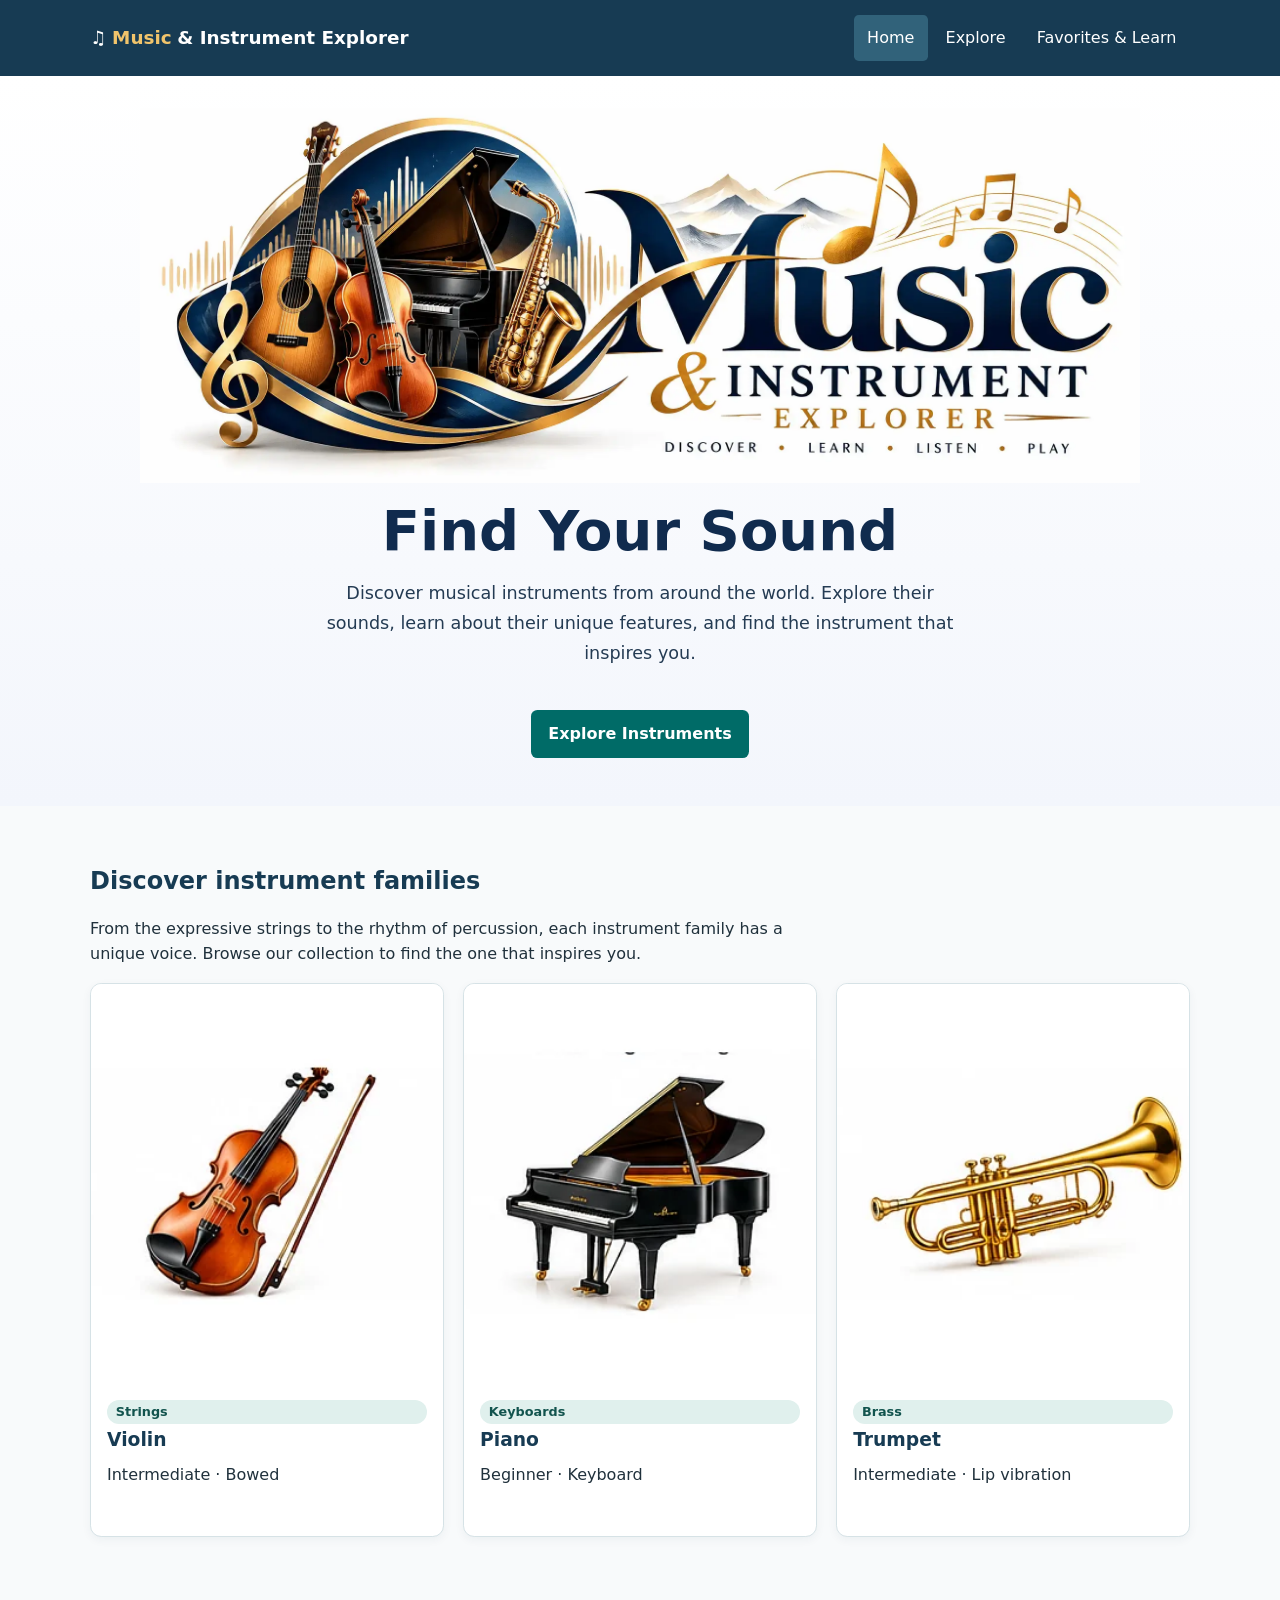
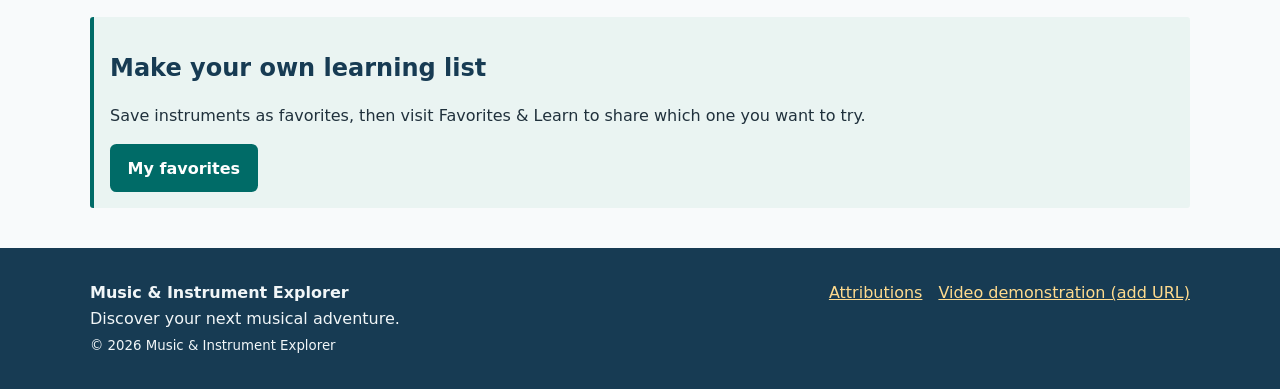
==== final/index.html @ e54810ef "update" ====
<!DOCTYPE html>
<html lang="en">

<head>
    <meta charset="utf-8" />
    <meta content="width=device-width, initial-scale=1.0" name="viewport" />
    <title>
        Home | Music &amp; Instrument Explorer
    </title>
    <meta content="Discover musical instruments and learn about their sounds, families, and playing styles."
        name="description" />
    <meta content="Student Website Project" name="author" />
    <meta content="website" property="og:type" />
    <meta content="Home | Music &amp; Instrument Explorer" property="og:title" />
    <meta content="Discover musical instruments and learn about their sounds, families, and playing styles."
        property="og:description" />
    <meta content="images/violin.svg" property="og:image" />
    <link href="images/favicon.svg" rel="icon" type="image/svg+xml" />
    <link href="styles/base.css" rel="stylesheet" />
    <script defer="" src="scripts/home.js" type="module">
    </script>
</head>

<body>
    <a class="skip" href="#main">
        Skip to main content
    </a>
    <header class="site-header">
        <div class="container header-inner">
            <a class="brand" href="index.html">
                ♫
                <span>
                    Music
                </span>
                &amp; Instrument Explorer
            </a>
            <button aria-controls="primary-nav" aria-expanded="false" aria-label="Toggle navigation" class="menu-toggle"
                type="button">
                ☰
            </button>
            <nav aria-label="Main navigation" id="primary-nav">
                <ul>
                    <li>
                        <a data-page="index" href="index.html">
                            Home
                        </a>
                    </li>
                    <li>
                        <a data-page="explore" href="explore.html">
                            Explore
                        </a>
                    </li>
                    <li>
                        <a data-page="favorites" href="favorites.html">
                            Favorites &amp; Learn
                        </a>
                    </li>
                </ul>
            </nav>
        </div>
    </header>
    <main id="main">
        <section class="hero">
            <div class="container hero-content">

                <img src="images/music-logo.webp" alt="Music and Instrument Explorer logo featuring musical instruments"
                    class="hero-logo" width="1536" height="768" fetchpriority="high">

                <h1>Find Your Sound</h1>

                <p>
                    Discover musical instruments from around the world.
                    Explore their sounds, learn about their unique
                    features, and find the instrument that inspires you.
                </p>

                <a href="explore.html" class="button">
                    Explore Instruments
                </a>

            </div>
        </section>
        <section class="container">
            <h2>
                Discover instrument families
            </h2>
            <p class="intro">
                From the expressive strings to the rhythm of percussion, each instrument family has a unique voice.
                Browse our collection to find the one that inspires you.
            </p>
            <div aria-live="polite" class="cards" id="featured">
            </div>
        </section>
        <section class="container">
            <div class="notice">
                <h2>
                    Make your own learning list
                </h2>
                <p>
                    Save instruments as favorites, then visit Favorites &amp; Learn to share which one you want to try.
                </p>
                <a class="button" href="favorites.html">
                    My favorites
                </a>
            </div>
        </section>
    </main>
    <footer class="site-footer">
        <div class="container footer-inner">
            <div>
                <strong>
                    Music &amp; Instrument Explorer
                </strong>
                <div>
                    Discover your next musical adventure.
                </div>
                <small>
                    ©
                    <span id="year">
                    </span>
                    Music &amp; Instrument Explorer
                </small>
            </div>
            <div class="footer-links">
                <a href="attributions.html">
                    Attributions
                </a>
                <a data-video-link="" href="https://youtu.be/FpTlgWy5UUU?si=ijQ7OdvJdZh_M0ju">
                    Video demonstration (add URL)
                </a>
            </div>
        </div>
    </footer>
</body>

</html>
---- final/styles/base.css ----
:root {
    font-family: system-ui, -apple-system, Segoe UI, sans-serif;
    color: #20313c;
    background: #f8fafb;
    line-height: 1.6;
    --navy: #173b53;
    --teal: #006b67;
    --gold: #f1c46b
}

* {
    box-sizing: border-box
}

body {
    margin: 0
}

a {
    color: #005f71
}

a:focus-visible,
button:focus-visible,
input:focus-visible,
select:focus-visible,
textarea:focus-visible {
    outline: 3px solid #b26708;
    outline-offset: 3px
}

.skip {
    position: absolute;
    left: -999px;
    top: 0;
    background: white;
    padding: 1rem;
    z-index: 9
}

.skip:focus {
    left: 0
}

.container {
    width: min(1100px, calc(100% - 2rem));
    margin-inline: auto
}

.site-header {
    background: var(--navy);
    color: white
}

.header-inner {
    display: flex;
    align-items: center;
    justify-content: space-between;
    min-height: 76px;
    gap: 1rem
}

.brand {
    color: white;
    text-decoration: none;
    font-size: 1.15rem;
    font-weight: 800
}

.brand span {
    color: var(--gold)
}

.menu-toggle {
    border: 1px solid #c6d6de;
    background: transparent;
    color: white;
    padding: .45rem.75rem;
    border-radius: .35rem;
    font-size: 1.4rem;
    cursor: pointer
}

nav {
    display: none;
    background: var(--navy)
}

nav.open {
    display: block
}

nav ul {
    list-style: none;
    margin: 0;
    padding: 0 1rem 1rem
}

nav a {
    display: block;
    color: white;
    padding: .65rem.85rem;
    text-decoration: none;
    border-radius: .3rem
}

nav a:hover,
nav a[aria-current=page] {
    background: #31627a
}

.hero {
    background: linear-gradient(120deg, #173b53, #006b67);
    color: white;
    padding: 4rem 0
}

.hero h1 {
    font-size: clamp(2rem, 5vw, 3.6rem);
    line-height: 1.15;
    margin: 0 0 1rem
}

.hero p {
    max-width: 680px;
    font-size: 1.15rem
}

.button,
button.action {
    display: inline-block;
    background: var(--teal);
    color: white;
    border: 0;
    border-radius: .4rem;
    padding: .7rem 1.1rem;
    text-decoration: none;
    cursor: pointer;
    font: inherit;
    font-weight: 650
}

.hero.button {
    background: var(--gold);
    color: #1d2830
}

.button.secondary,
button.secondary {
    background: #e8f1f2;
    color: #124652
}

main {
    min-height: 65vh
}

section {
    padding: 2.5rem 0
}

h2 {
    line-height: 1.25
}

h1,
h2,
h3 {
    color: var(--navy)
}

.hero h1 {
    color: white
}

.intro {
    max-width: 750px
}

.cards {
    display: grid;
    grid-template-columns: 1fr;
    gap: 1.2rem
}

.card {
    background: white;
    border: 1px solid #d6e2e6;
    border-radius: .7rem;
    overflow: hidden;
    box-shadow: 0 3px 10px #1a3a4c0d
}

.card img {
    display: block;
    width: 100%;
    aspect-ratio: 8/5;
    object-fit: cover
}

.card-content {
    padding: 1rem
}

.card h3 {
    margin: .1rem 0
}

.card p {
    margin: .35rem 0 1rem
}

.pill {
    display: inline-block;
    background: #e0f0ed;
    color: #12544e;
    border-radius: 100px;
    font-size: .8rem;
    padding: .1rem.55rem;
    font-weight: 650
}

.actions {
    display: flex;
    gap: .5rem;
    flex-wrap: wrap;
    margin-top: 1rem
}

.filters {
    display: flex;
    gap: 1rem;
    flex-wrap: wrap;
    align-items: end;
    margin: 1.3rem 0
}

.field {
    display: flex;
    flex-direction: column;
    gap: .25rem;
    min-width: 160px;
    flex: 1
}

.field input,
.field select,
.field textarea {
    padding: .7rem;
    border: 1px solid #778e9a;
    border-radius: .35rem;
    background: white;
    font: inherit;
    width: 100%
}

.notice {
    background: #eaf4f2;
    border-left: 4px solid var(--teal);
    padding: 1rem;
    border-radius: .2rem
}

.site-footer {
    background: var(--navy);
    color: #f1f6f8;
    padding: 2rem 0
}

.site-footer a {
    color: #ffdb8e
}

.footer-inner {
    display: flex;
    justify-content: space-between;
    gap: 1rem;
    flex-wrap: wrap
}

.footer-links {
    display: flex;
    gap: 1rem;
    flex-wrap: wrap
}

dialog {
    width: min(550px, calc(100% - 2rem));
    border: 0;
    border-radius: .8rem;
    padding: 1.5rem;
    box-shadow: 0 15px 50px #0005
}

dialog::backdrop {
    background: #102733a8
}

dialog img {
    width: 100%;
    aspect-ratio: 8/5;
    object-fit: cover;
    border-radius: .5rem
}

.form-card {
    background: white;
    border: 1px solid #d6e2e6;
    border-radius: .7rem;
    padding: 1.5rem;
    max-width: 740px
}

.form-grid {
    display: grid;
    gap: 1rem
}

.empty {
    padding: 1.5rem;
    border: 1px dashed #879ca5;
    border-radius: .5rem
}

.stat {
    font-weight: 700;
    color: var(--teal)
}

@media(min-width:650px) {
    .cards {
        grid-template-columns: repeat(2, minmax(0, 1fr))
    }

    .form-grid {
        grid-template-columns: 1fr 1fr
    }

    .wide {
        grid-column: 1/-1
    }
}

@media(min-width:900px) {
    .cards {
        grid-template-columns: repeat(3, minmax(0, 1fr))
    }

    .menu-toggle {
        display: none
    }

    nav {
        display: block
    }

    nav ul {
        display: flex;
        padding: 0
    }
}

@media(prefers-reduced-motion:no-preference) {
    html {
        scroll-behavior: smooth
    }

    .card {
        transition: transform.2s
    }

    .card:hover {
        transform: translateY(-3px)
    }
}

/* Layout alignment improvements */
.header-inner {
    width: min(1100px, calc(100% - 2rem));
    margin-inline: auto;
}

.brand {
    display: inline-flex;
    align-items: center;
    gap: .35rem;
    line-height: 1.3;
}

#primary-nav ul {
    list-style: none;
}

.hero.container {
    display: flex;
    flex-direction: column;
    align-items: flex-start;
}

.hero.button {
    margin-top: .5rem;
}

section.container>h2,
section.container>.intro {
    margin-inline: 0;
}

.cards {
    align-items: stretch;
}

.card {
    display: flex;
    flex-direction: column;
    min-width: 0;
}

.card-content {
    display: flex;
    flex-direction: column;
    flex: 1;
}

.card-content.actions {
    margin-top: auto;
    padding-top: 1rem;
}

.footer-inner {
    align-items: flex-start;
}

.footer-links {
    align-items: flex-start;
}

@media(max-width: 899px) {
    .header-inner {
        flex-wrap: wrap;
        padding-block: .75rem;
    }

    .brand {
        max-width: calc(100% - 5rem);
    }

    #primary-nav {
        flex-basis: 100%;
        width: 100%;
    }

    #primary-nav ul {
        padding: .5rem 0;
    }
}

@media(min-width: 900px) {
    #primary-nav ul {
        align-items: center;
        gap: .25rem;
    }
}

@media(max-width: 480px) {
    .hero {
        padding: 3rem 0;
    }

    .footer-inner,
    .footer-links {
        flex-direction: column;
    }
}


/* Homepage hero and logo */
.hero {
    padding: 2rem 1rem 3rem;
    text-align: center;
    background: linear-gradient(180deg,
            #ffffff 0%,
            #f3f6fc 100%);
}

.hero-content {
    display: flex;
    flex-direction: column;
    align-items: center;
    justify-content: center;
    gap: 1rem;
}

.hero-logo {
    display: block;
    width: 100%;
    max-width: 1000px;
    height: auto;
    object-fit: contain;
}

.hero h1 {
    color: #102b4e;
    font-size: clamp(2rem, 5vw, 3.5rem);
    margin: 0;
}

.hero p {
    color: #243b53;
    font-size: 1.1rem;
    line-height: 1.7;
    max-width: 650px;
    margin: 0 auto 25px;
    text-align: center;
}

@media (max-width: 600px) {
    .hero {
        padding: 1.5rem 0.75rem 2rem;
    }

    .hero-logo {
        width: 100%;
    }
}
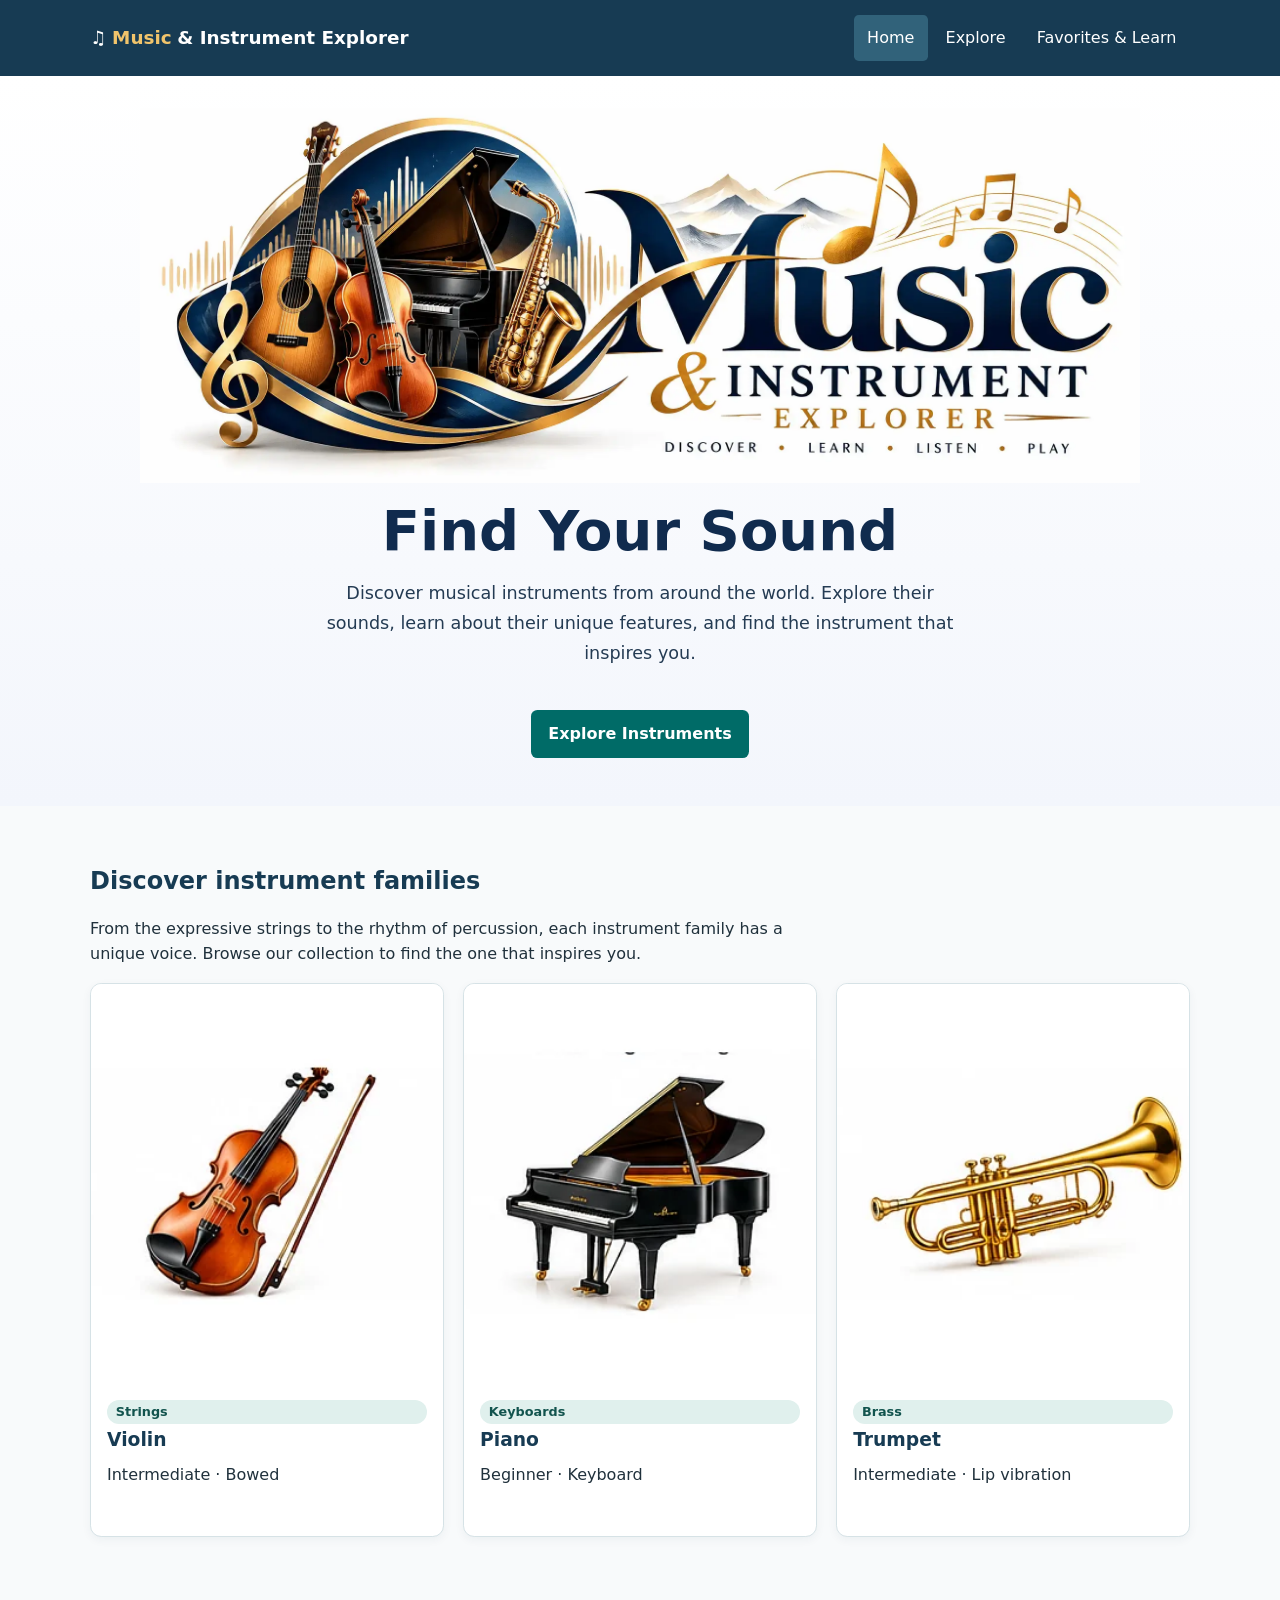
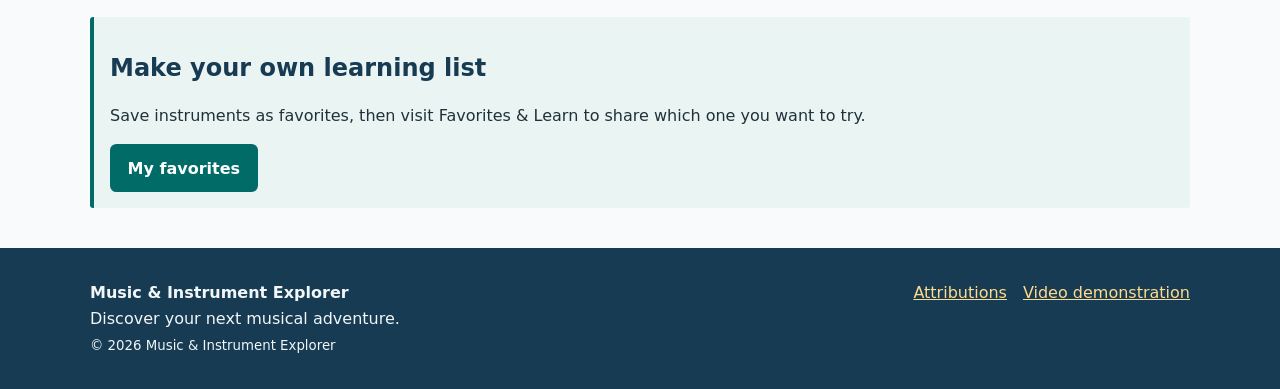
==== commit ee4f6b2d: "week 6" ====
--- a/final/index.html
+++ b/final/index.html
@@ -3,7 +3,7 @@
 
 <head>
     <meta charset="utf-8" />
-    <meta content="width=device-width, initial-scale=1.0" name="viewport" />
+    <meta name="viewport" content="width=device-width, initial-scale=1.0">
     <title>
         Home | Music &amp; Instrument Explorer
     </title>
@@ -17,8 +17,7 @@
     <meta content="images/violin.svg" property="og:image" />
     <link href="images/favicon.svg" rel="icon" type="image/svg+xml" />
     <link href="styles/base.css" rel="stylesheet" />
-    <script defer="" src="scripts/home.js" type="module">
-    </script>
+    <script type="module" src="scripts/home.js"></script>
 </head>
 
 <body>
@@ -126,7 +125,7 @@
                     Attributions
                 </a>
                 <a data-video-link="" href="https://youtu.be/FpTlgWy5UUU?si=ijQ7OdvJdZh_M0ju">
-                    Video demonstration (add URL)
+                    Video demonstration
                 </a>
             </div>
         </div>
--- a/final/styles/base.css
+++ b/final/styles/base.css
@@ -522,4 +522,48 @@
     .hero-logo {
         width: 100%;
     }
+}
+
+/* Instrument details popup */
+#instrument-dialog {
+    position: fixed;
+    max-width: 550px;
+    width: calc(100% - 32px);
+    padding: 24px;
+    border: none;
+    border-radius: 14px;
+    box-sizing: border-box;
+}
+
+/* Close button - top right */
+#instrument-dialog .dialog-close {
+    position: absolute;
+    top: 12px;
+    right: 12px;
+
+    display: flex;
+    align-items: center;
+    justify-content: center;
+
+    width: 36px;
+    height: 36px;
+    padding: 0;
+
+    border: none;
+    border-radius: 50%;
+    background: transparent;
+    color: #173b53;
+
+    font-size: 28px;
+    line-height: 1;
+    cursor: pointer;
+}
+
+#instrument-dialog .dialog-close:hover {
+    background: #e8f1f2;
+}
+
+#instrument-dialog .dialog-close:focus-visible {
+    outline: 3px solid #006b67;
+    outline-offset: 2px;
 }
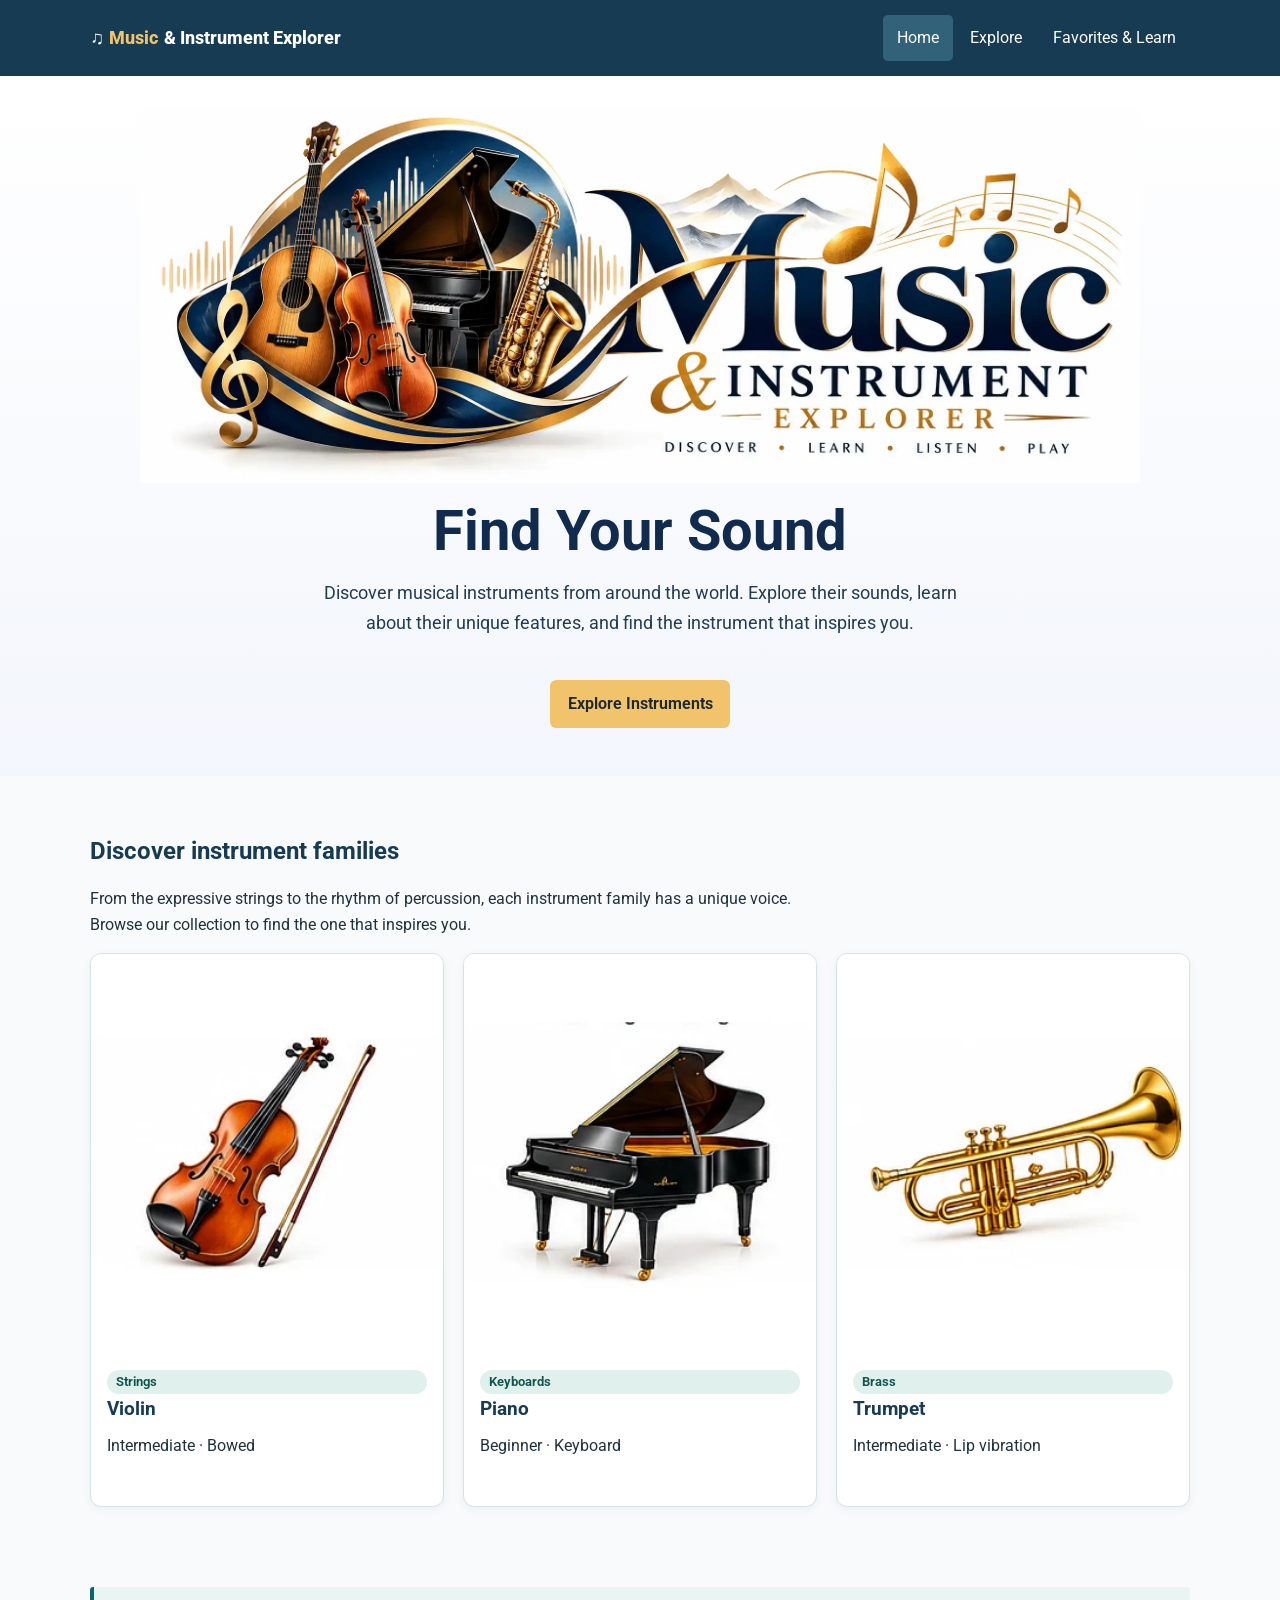
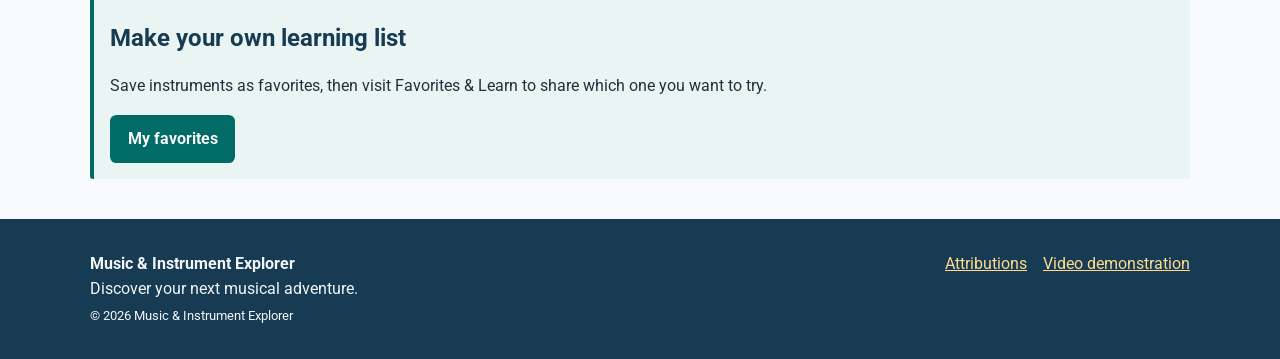
==== commit 6b55481e: "week update" ====
--- a/final/index.html
+++ b/final/index.html
@@ -1,24 +1,47 @@
 <!DOCTYPE html>
 <html lang="en">
 
+
 <head>
-    <meta charset="utf-8" />
+    <meta charset="utf-8">
     <meta name="viewport" content="width=device-width, initial-scale=1.0">
-    <title>
-        Home | Music &amp; Instrument Explorer
-    </title>
-    <meta content="Discover musical instruments and learn about their sounds, families, and playing styles."
-        name="description" />
-    <meta content="Student Website Project" name="author" />
-    <meta content="website" property="og:type" />
-    <meta content="Home | Music &amp; Instrument Explorer" property="og:title" />
-    <meta content="Discover musical instruments and learn about their sounds, families, and playing styles."
-        property="og:description" />
-    <meta content="images/violin.svg" property="og:image" />
-    <link href="images/favicon.svg" rel="icon" type="image/svg+xml" />
-    <link href="styles/base.css" rel="stylesheet" />
+
+    <title>Home | Music &amp; Instrument Explorer</title>
+
+    <meta name="description"
+        content="Discover 20 musical instruments, explore their sounds and families, and find the perfect instrument to begin your musical journey.">
+
+    <meta name="author" content="Janna Reyes">
+
+    <!-- Open Graph Metadata -->
+    <meta property="og:type" content="website">
+
+    <meta property="og:title" content="Home | Music &amp; Instrument Explorer">
+
+    <meta property="og:description"
+        content="Discover musical instruments, explore their unique features, and find the sound that inspires you.">
+
+    <meta property="og:image" content="https://jannareyes04.github.io/wdd231/final/images/music-logo.webp">
+
+    <meta property="og:url" content="https://jannareyes04.github.io/wdd231/final/">
+
+    <!-- Favicon -->
+    <link rel="icon" href="images/favicon.svg" type="image/svg+xml">
+
+    <!-- Google Fonts -->
+    <link rel="preconnect" href="https://fonts.googleapis.com">
+
+    <link rel="preconnect" href="https://fonts.gstatic.com" crossorigin>
+
+    <link href="https://fonts.googleapis.com/css2?family=Roboto:wght@400;500;700&display=swap" rel="stylesheet">
+
+    <!-- CSS -->
+    <link rel="stylesheet" href="styles/base.css">
+
+    <!-- JavaScript -->
     <script type="module" src="scripts/home.js"></script>
 </head>
+
 
 <body>
     <a class="skip" href="#main">
--- a/final/styles/base.css
+++ b/final/styles/base.css
@@ -13,11 +13,12 @@
 }
 
 body {
-    margin: 0
+    margin: 0;
+    font-family: "Roboto", Arial, sans-serif;
 }
 
 a {
-    color: #005f71
+    color: #005f71;
 }
 
 a:focus-visible,
@@ -26,7 +27,7 @@
 select:focus-visible,
 textarea:focus-visible {
     outline: 3px solid #b26708;
-    outline-offset: 3px
+    outline-offset: 3px;
 }
 
 .skip {
@@ -140,9 +141,9 @@
     font-weight: 650
 }
 
-.hero.button {
+.hero .button {
     background: var(--gold);
-    color: #1d2830
+    color: #1d2830;
 }
 
 .button.secondary,
@@ -422,7 +423,7 @@
     flex: 1;
 }
 
-.card-content.actions {
+.card-content .actions {
     margin-top: auto;
     padding-top: 1rem;
 }
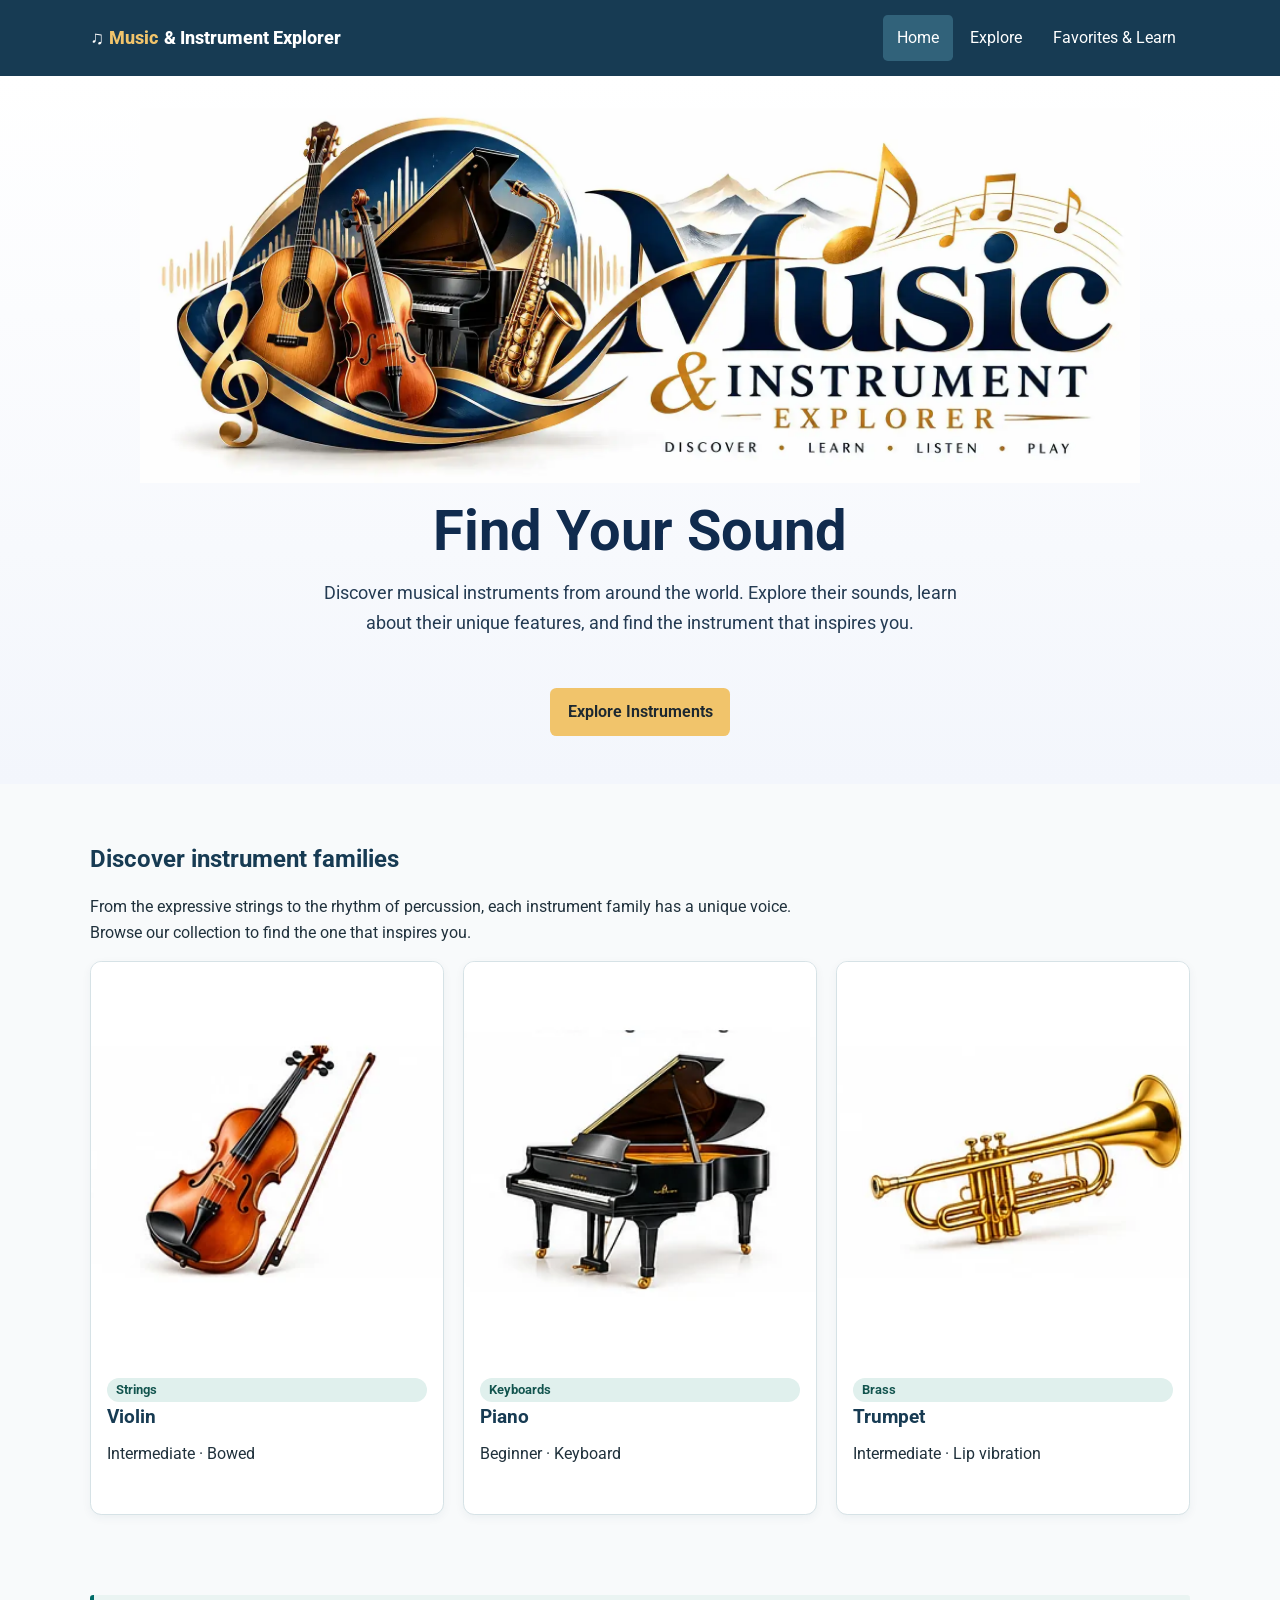
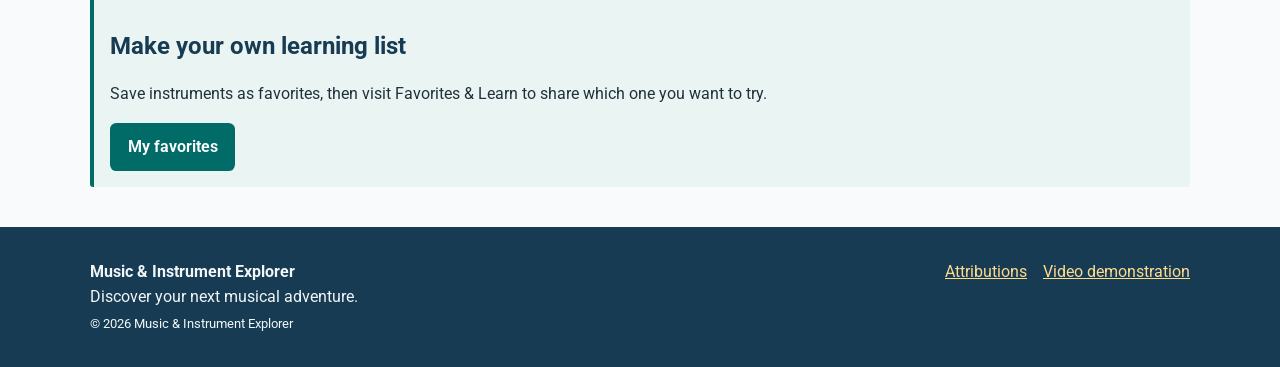
==== commit f9265105: "update week 6" ====
--- a/final/index.html
+++ b/final/index.html
@@ -37,6 +37,7 @@
 
     <!-- CSS -->
     <link rel="stylesheet" href="styles/base.css">
+    <link rel="stylesheet" href="styles/responsive.css">
 
     <!-- JavaScript -->
     <script type="module" src="scripts/home.js"></script>
--- a/final/styles/base.css
+++ b/final/styles/base.css
@@ -1,3 +1,5 @@
+/* Shared styles — consolidated without repeated top-level selectors */
+
 :root {
     font-family: system-ui, -apple-system, Segoe UI, sans-serif;
     color: #20313c;
@@ -5,11 +7,11 @@
     line-height: 1.6;
     --navy: #173b53;
     --teal: #006b67;
-    --gold: #f1c46b
+    --gold: #f1c46b;
 }
 
 * {
-    box-sizing: border-box
+    box-sizing: border-box;
 }
 
 body {
@@ -36,21 +38,21 @@
     top: 0;
     background: white;
     padding: 1rem;
-    z-index: 9
+    z-index: 9;
 }
 
 .skip:focus {
-    left: 0
+    left: 0;
 }
 
 .container {
     width: min(1100px, calc(100% - 2rem));
-    margin-inline: auto
+    margin-inline: auto;
 }
 
 .site-header {
     background: var(--navy);
-    color: white
+    color: white;
 }
 
 .header-inner {
@@ -58,73 +60,87 @@
     align-items: center;
     justify-content: space-between;
     min-height: 76px;
-    gap: 1rem
+    gap: 1rem;
+    width: min(1100px, calc(100% - 2rem));
+    margin-inline: auto;
 }
 
 .brand {
     color: white;
     text-decoration: none;
     font-size: 1.15rem;
-    font-weight: 800
+    font-weight: 800;
+    display: inline-flex;
+    align-items: center;
+    gap: .35rem;
+    line-height: 1.3;
 }
 
 .brand span {
-    color: var(--gold)
+    color: var(--gold);
 }
 
 .menu-toggle {
     border: 1px solid #c6d6de;
     background: transparent;
     color: white;
-    padding: .45rem.75rem;
+    padding: .45rem/**/.75rem;
     border-radius: .35rem;
     font-size: 1.4rem;
-    cursor: pointer
+    cursor: pointer;
 }
 
 nav {
     display: none;
-    background: var(--navy)
+    background: var(--navy);
 }
 
 nav.open {
-    display: block
+    display: block;
 }
 
 nav ul {
     list-style: none;
     margin: 0;
-    padding: 0 1rem 1rem
+    padding: 0 1rem 1rem;
 }
 
 nav a {
     display: block;
     color: white;
-    padding: .65rem.85rem;
+    padding: .65rem/**/.85rem;
     text-decoration: none;
-    border-radius: .3rem
+    border-radius: .3rem;
 }
 
 nav a:hover,
 nav a[aria-current=page] {
-    background: #31627a
+    background: #31627a;
 }
 
 .hero {
-    background: linear-gradient(120deg, #173b53, #006b67);
-    color: white;
-    padding: 4rem 0
+    background: linear-gradient(180deg,
+            #ffffff 0%,
+            #f3f6fc 100%);
+    color: white;
+    padding: 2rem 1rem 3rem;
+    text-align: center;
 }
 
 .hero h1 {
-    font-size: clamp(2rem, 5vw, 3.6rem);
+    font-size: clamp(2rem, 5vw, 3.5rem);
     line-height: 1.15;
-    margin: 0 0 1rem
+    margin: 0;
+    color: #102b4e;
 }
 
 .hero p {
-    max-width: 680px;
-    font-size: 1.15rem
+    max-width: 650px;
+    font-size: 1.1rem;
+    color: #243b53;
+    line-height: 1.7;
+    margin: 0 auto 25px;
+    text-align: center;
 }
 
 .button,
@@ -138,50 +154,48 @@
     text-decoration: none;
     cursor: pointer;
     font: inherit;
-    font-weight: 650
+    font-weight: 650;
 }
 
 .hero .button {
     background: var(--gold);
     color: #1d2830;
+    margin-top: .5rem;
 }
 
 .button.secondary,
 button.secondary {
     background: #e8f1f2;
-    color: #124652
+    color: #124652;
 }
 
 main {
-    min-height: 65vh
+    min-height: 65vh;
 }
 
 section {
-    padding: 2.5rem 0
+    padding: 2.5rem 0;
 }
 
 h2 {
-    line-height: 1.25
+    line-height: 1.25;
 }
 
 h1,
 h2,
 h3 {
-    color: var(--navy)
-}
-
-.hero h1 {
-    color: white
+    color: var(--navy);
 }
 
 .intro {
-    max-width: 750px
+    max-width: 750px;
 }
 
 .cards {
     display: grid;
     grid-template-columns: 1fr;
-    gap: 1.2rem
+    gap: 1.2rem;
+    align-items: stretch;
 }
 
 .card {
@@ -189,26 +203,32 @@
     border: 1px solid #d6e2e6;
     border-radius: .7rem;
     overflow: hidden;
-    box-shadow: 0 3px 10px #1a3a4c0d
+    box-shadow: 0 3px 10px #1a3a4c0d;
+    display: flex;
+    flex-direction: column;
+    min-width: 0;
 }
 
 .card img {
     display: block;
     width: 100%;
     aspect-ratio: 8/5;
-    object-fit: cover
+    object-fit: cover;
 }
 
 .card-content {
-    padding: 1rem
+    padding: 1rem;
+    display: flex;
+    flex-direction: column;
+    flex: 1;
 }
 
 .card h3 {
-    margin: .1rem 0
+    margin: .1rem 0;
 }
 
 .card p {
-    margin: .35rem 0 1rem
+    margin: .35rem 0 1rem;
 }
 
 .pill {
@@ -217,15 +237,15 @@
     color: #12544e;
     border-radius: 100px;
     font-size: .8rem;
-    padding: .1rem.55rem;
-    font-weight: 650
+    padding: .1rem/**/.55rem;
+    font-weight: 650;
 }
 
 .actions {
     display: flex;
     gap: .5rem;
     flex-wrap: wrap;
-    margin-top: 1rem
+    margin-top: 1rem;
 }
 
 .filters {
@@ -233,7 +253,7 @@
     gap: 1rem;
     flex-wrap: wrap;
     align-items: end;
-    margin: 1.3rem 0
+    margin: 1.3rem 0;
 }
 
 .field {
@@ -241,7 +261,7 @@
     flex-direction: column;
     gap: .25rem;
     min-width: 160px;
-    flex: 1
+    flex: 1;
 }
 
 .field input,
@@ -252,37 +272,39 @@
     border-radius: .35rem;
     background: white;
     font: inherit;
-    width: 100%
+    width: 100%;
 }
 
 .notice {
     background: #eaf4f2;
     border-left: 4px solid var(--teal);
     padding: 1rem;
-    border-radius: .2rem
+    border-radius: .2rem;
 }
 
 .site-footer {
     background: var(--navy);
     color: #f1f6f8;
-    padding: 2rem 0
+    padding: 2rem 0;
 }
 
 .site-footer a {
-    color: #ffdb8e
+    color: #ffdb8e;
 }
 
 .footer-inner {
     display: flex;
     justify-content: space-between;
     gap: 1rem;
-    flex-wrap: wrap
+    flex-wrap: wrap;
+    align-items: flex-start;
 }
 
 .footer-links {
     display: flex;
     gap: 1rem;
-    flex-wrap: wrap
+    flex-wrap: wrap;
+    align-items: flex-start;
 }
 
 dialog {
@@ -290,18 +312,18 @@
     border: 0;
     border-radius: .8rem;
     padding: 1.5rem;
-    box-shadow: 0 15px 50px #0005
+    box-shadow: 0 15px 50px #0005;
 }
 
 dialog::backdrop {
-    background: #102733a8
+    background: #102733a8;
 }
 
 dialog img {
     width: 100%;
     aspect-ratio: 8/5;
     object-fit: cover;
-    border-radius: .5rem
+    border-radius: .5rem;
 }
 
 .form-card {
@@ -309,83 +331,23 @@
     border: 1px solid #d6e2e6;
     border-radius: .7rem;
     padding: 1.5rem;
-    max-width: 740px
+    max-width: 740px;
 }
 
 .form-grid {
     display: grid;
-    gap: 1rem
+    gap: 1rem;
 }
 
 .empty {
     padding: 1.5rem;
     border: 1px dashed #879ca5;
-    border-radius: .5rem
+    border-radius: .5rem;
 }
 
 .stat {
     font-weight: 700;
-    color: var(--teal)
-}
-
-@media(min-width:650px) {
-    .cards {
-        grid-template-columns: repeat(2, minmax(0, 1fr))
-    }
-
-    .form-grid {
-        grid-template-columns: 1fr 1fr
-    }
-
-    .wide {
-        grid-column: 1/-1
-    }
-}
-
-@media(min-width:900px) {
-    .cards {
-        grid-template-columns: repeat(3, minmax(0, 1fr))
-    }
-
-    .menu-toggle {
-        display: none
-    }
-
-    nav {
-        display: block
-    }
-
-    nav ul {
-        display: flex;
-        padding: 0
-    }
-}
-
-@media(prefers-reduced-motion:no-preference) {
-    html {
-        scroll-behavior: smooth
-    }
-
-    .card {
-        transition: transform.2s
-    }
-
-    .card:hover {
-        transform: translateY(-3px)
-    }
-}
-
-/* Layout alignment improvements */
-.header-inner {
-    width: min(1100px, calc(100% - 2rem));
-    margin-inline: auto;
-}
-
-.brand {
-    display: inline-flex;
-    align-items: center;
-    gap: .35rem;
-    line-height: 1.3;
+    color: var(--teal);
 }
 
 #primary-nav ul {
@@ -396,10 +358,6 @@
     display: flex;
     flex-direction: column;
     align-items: flex-start;
-}
-
-.hero.button {
-    margin-top: .5rem;
 }
 
 section.container>h2,
@@ -407,81 +365,9 @@
     margin-inline: 0;
 }
 
-.cards {
-    align-items: stretch;
-}
-
-.card {
-    display: flex;
-    flex-direction: column;
-    min-width: 0;
-}
-
-.card-content {
-    display: flex;
-    flex-direction: column;
-    flex: 1;
-}
-
 .card-content .actions {
     margin-top: auto;
     padding-top: 1rem;
-}
-
-.footer-inner {
-    align-items: flex-start;
-}
-
-.footer-links {
-    align-items: flex-start;
-}
-
-@media(max-width: 899px) {
-    .header-inner {
-        flex-wrap: wrap;
-        padding-block: .75rem;
-    }
-
-    .brand {
-        max-width: calc(100% - 5rem);
-    }
-
-    #primary-nav {
-        flex-basis: 100%;
-        width: 100%;
-    }
-
-    #primary-nav ul {
-        padding: .5rem 0;
-    }
-}
-
-@media(min-width: 900px) {
-    #primary-nav ul {
-        align-items: center;
-        gap: .25rem;
-    }
-}
-
-@media(max-width: 480px) {
-    .hero {
-        padding: 3rem 0;
-    }
-
-    .footer-inner,
-    .footer-links {
-        flex-direction: column;
-    }
-}
-
-
-/* Homepage hero and logo */
-.hero {
-    padding: 2rem 1rem 3rem;
-    text-align: center;
-    background: linear-gradient(180deg,
-            #ffffff 0%,
-            #f3f6fc 100%);
 }
 
 .hero-content {
@@ -500,32 +386,6 @@
     object-fit: contain;
 }
 
-.hero h1 {
-    color: #102b4e;
-    font-size: clamp(2rem, 5vw, 3.5rem);
-    margin: 0;
-}
-
-.hero p {
-    color: #243b53;
-    font-size: 1.1rem;
-    line-height: 1.7;
-    max-width: 650px;
-    margin: 0 auto 25px;
-    text-align: center;
-}
-
-@media (max-width: 600px) {
-    .hero {
-        padding: 1.5rem 0.75rem 2rem;
-    }
-
-    .hero-logo {
-        width: 100%;
-    }
-}
-
-/* Instrument details popup */
 #instrument-dialog {
     position: fixed;
     max-width: 550px;
@@ -536,25 +396,20 @@
     box-sizing: border-box;
 }
 
-/* Close button - top right */
 #instrument-dialog .dialog-close {
     position: absolute;
     top: 12px;
     right: 12px;
-
     display: flex;
     align-items: center;
     justify-content: center;
-
     width: 36px;
     height: 36px;
     padding: 0;
-
     border: none;
     border-radius: 50%;
     background: transparent;
     color: #173b53;
-
     font-size: 28px;
     line-height: 1;
     cursor: pointer;
@@ -567,4 +422,4 @@
 #instrument-dialog .dialog-close:focus-visible {
     outline: 3px solid #006b67;
     outline-offset: 2px;
-}+}
--- a/final/styles/responsive.css
+++ b/final/styles/responsive.css
@@ -0,0 +1,96 @@
+/* Responsive layouts and reduced-motion preferences */
+
+@media(min-width:650px) {
+    .cards {
+        grid-template-columns: repeat(2, minmax(0, 1fr))
+    }
+
+    .form-grid {
+        grid-template-columns: 1fr 1fr
+    }
+
+    .wide {
+        grid-column: 1/-1
+    }
+}
+
+@media(min-width:900px) {
+    .cards {
+        grid-template-columns: repeat(3, minmax(0, 1fr))
+    }
+
+    .menu-toggle {
+        display: none
+    }
+
+    nav {
+        display: block
+    }
+
+    nav ul {
+        display: flex;
+        padding: 0
+    }
+}
+
+@media(prefers-reduced-motion:no-preference) {
+    html {
+        scroll-behavior: smooth
+    }
+
+    .card {
+        transition: transform/**/.2s
+    }
+
+    .card:hover {
+        transform: translateY(-3px)
+    }
+}
+
+@media(max-width: 899px) {
+    .header-inner {
+        flex-wrap: wrap;
+        padding-block: .75rem;
+    }
+
+    .brand {
+        max-width: calc(100% - 5rem);
+    }
+
+    #primary-nav {
+        flex-basis: 100%;
+        width: 100%;
+    }
+
+    #primary-nav ul {
+        padding: .5rem 0;
+    }
+}
+
+@media(min-width: 900px) {
+    #primary-nav ul {
+        align-items: center;
+        gap: .25rem;
+    }
+}
+
+@media(max-width: 480px) {
+    .hero {
+        padding: 3rem 0;
+    }
+
+    .footer-inner,
+    .footer-links {
+        flex-direction: column;
+    }
+}
+
+@media (max-width: 600px) {
+    .hero {
+        padding: 1.5rem 0.75rem 2rem;
+    }
+
+    .hero-logo {
+        width: 100%;
+    }
+}
